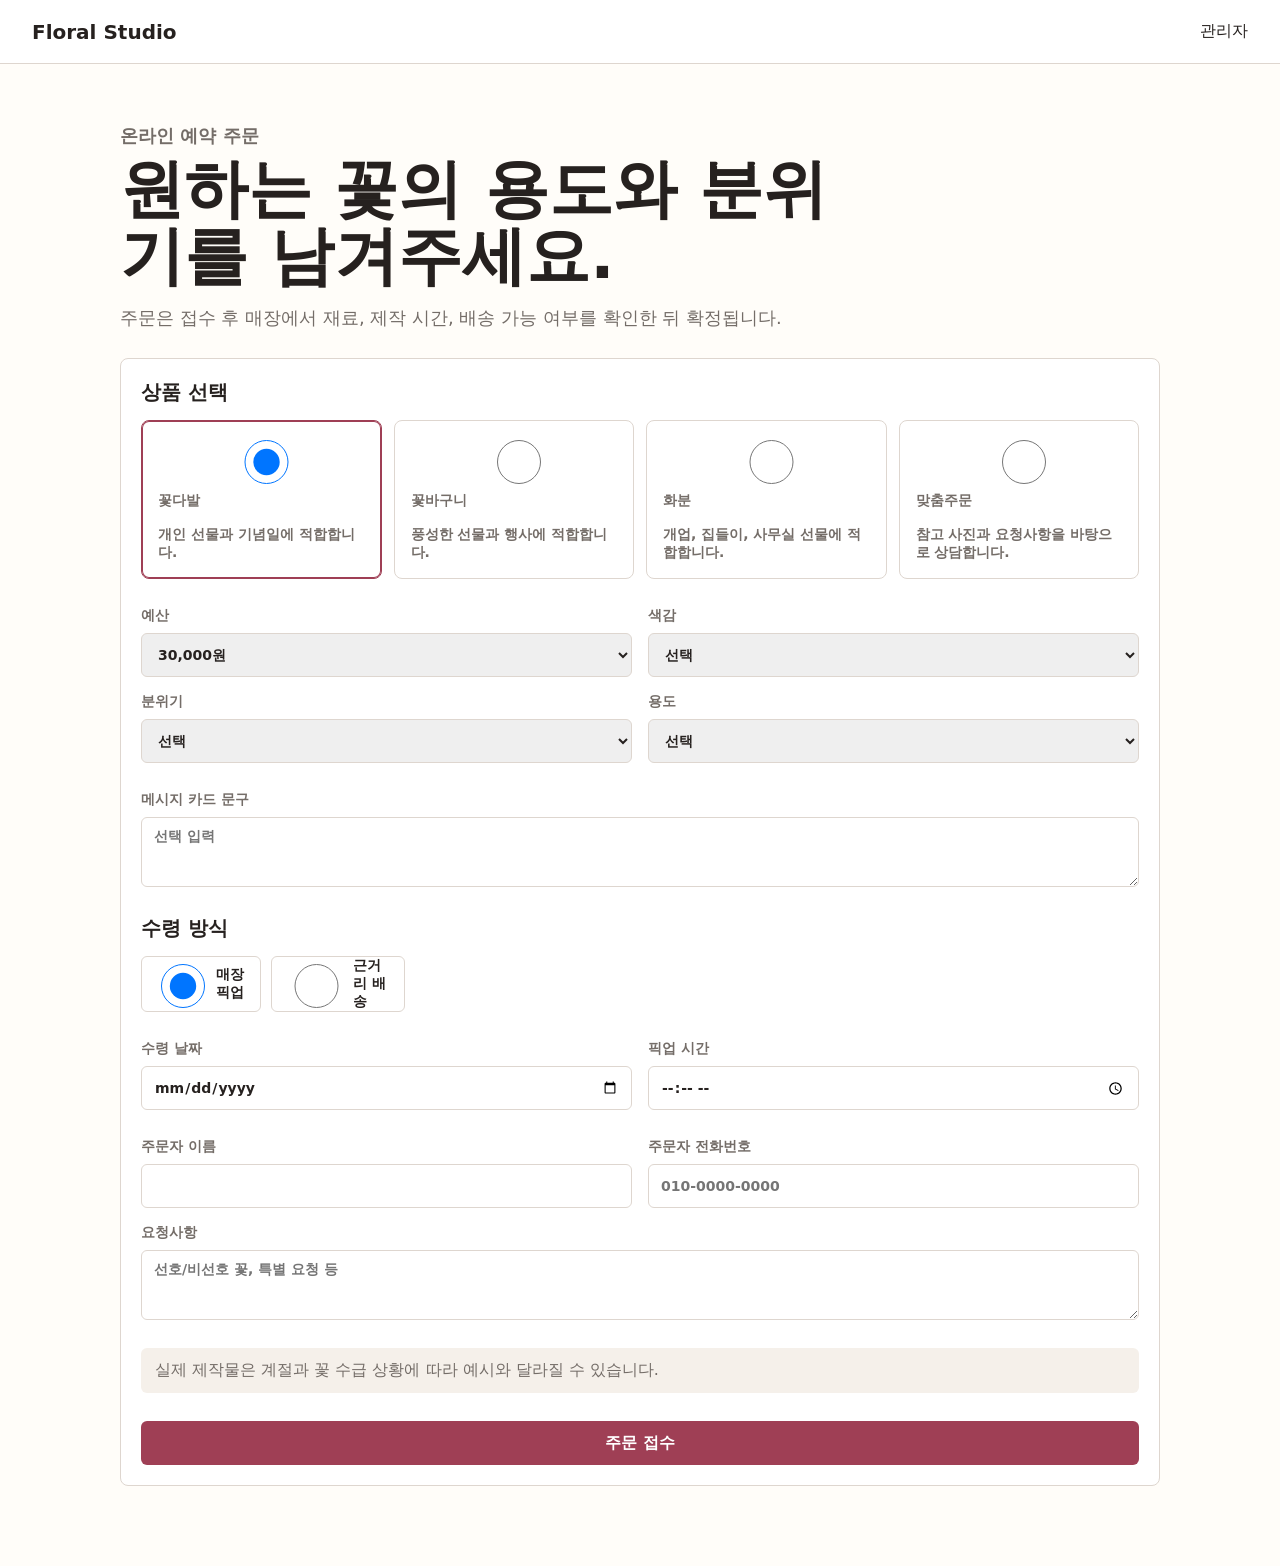
==== index.html @ e98589d3 "Implement static MVP for floral ordering" ====
<!doctype html>
<html lang="ko">
  <head>
    <meta charset="UTF-8" />
    <meta name="viewport" content="width=device-width, initial-scale=1.0" />
    <title>Floral Studio 주문</title>
    <link rel="stylesheet" href="src/styles.css" />
  </head>
  <body data-page="shop">
    <header class="topbar">
      <a class="brand" href="index.html">Floral Studio</a>
      <nav>
        <a href="admin.html">관리자</a>
      </nav>
    </header>

    <main class="shell">
      <section class="intro">
        <div>
          <p class="eyebrow">온라인 예약 주문</p>
          <h1>원하는 꽃의 용도와 분위기를 남겨주세요.</h1>
          <p>주문은 접수 후 매장에서 재료, 제작 시간, 배송 가능 여부를 확인한 뒤 확정됩니다.</p>
        </div>
      </section>

      <form id="orderForm" class="panel order-flow">
        <section>
          <h2>상품 선택</h2>
          <div id="categoryOptions" class="option-grid"></div>
        </section>

        <section class="form-grid">
          <label>
            예산
            <select id="budget" name="budget" required></select>
          </label>
          <label>
            색감
            <select name="color" required>
              <option value="">선택</option>
              <option>핑크</option>
              <option>화이트</option>
              <option>옐로우</option>
              <option>레드</option>
              <option>퍼플</option>
              <option>혼합</option>
              <option>기타</option>
            </select>
          </label>
          <label>
            분위기
            <select name="mood" required>
              <option value="">선택</option>
              <option>화사한</option>
              <option>차분한</option>
              <option>고급스러운</option>
              <option>귀여운</option>
              <option>풍성한</option>
              <option>기타</option>
            </select>
          </label>
          <label>
            용도
            <select name="occasion" required>
              <option value="">선택</option>
              <option>생일</option>
              <option>기념일</option>
              <option>프로포즈</option>
              <option>졸업</option>
              <option>입학</option>
              <option>부모님 선물</option>
              <option>기타</option>
            </select>
          </label>
        </section>

        <section class="form-grid">
          <label class="wide">
            메시지 카드 문구
            <textarea name="cardMessage" rows="3" placeholder="선택 입력"></textarea>
          </label>
          <label id="referenceImageField" class="wide hidden">
            참고 사진
            <input name="referenceImage" type="file" accept="image/*" />
          </label>
        </section>

        <section>
          <h2>수령 방식</h2>
          <div class="segmented">
            <label><input type="radio" name="fulfillment" value="pickup" checked /> 매장 픽업</label>
            <label><input type="radio" name="fulfillment" value="delivery" /> 근거리 배송</label>
          </div>
        </section>

        <section class="form-grid">
          <label>
            수령 날짜
            <input name="receiveDate" type="date" required />
          </label>
          <label id="pickupTimeField">
            픽업 시간
            <input name="pickupTime" type="time" min="10:00" max="18:00" step="1800" required />
          </label>
          <label id="deliverySlotField" class="hidden">
            배송 시간대
            <select name="deliverySlot">
              <option value="">선택</option>
              <option>10:00~12:00</option>
              <option>12:00~14:00</option>
              <option>14:00~16:00</option>
              <option>16:00~18:00</option>
            </select>
          </label>
          <label id="deliveryAreaField" class="hidden">
            배송 지역
            <select id="deliveryArea" name="deliveryArea"></select>
          </label>
          <label id="deliveryAddressField" class="wide hidden">
            배송 주소
            <input name="deliveryAddress" placeholder="상세 주소" />
          </label>
          <label id="deliveryRequestField" class="wide hidden">
            배송 요청사항
            <textarea name="deliveryRequest" rows="2" placeholder="공동현관, 받는 분 요청사항 등"></textarea>
          </label>
        </section>

        <section class="form-grid">
          <label>
            주문자 이름
            <input name="customerName" required />
          </label>
          <label>
            주문자 전화번호
            <input name="customerPhone" inputmode="tel" placeholder="010-0000-0000" required />
          </label>
          <label id="recipientNameField" class="hidden">
            받는 사람 이름
            <input name="recipientName" />
          </label>
          <label id="recipientPhoneField" class="hidden">
            받는 사람 전화번호
            <input name="recipientPhone" inputmode="tel" />
          </label>
          <label class="wide">
            요청사항
            <textarea name="requestNote" rows="3" placeholder="선호/비선호 꽃, 특별 요청 등"></textarea>
          </label>
        </section>

        <div class="notice">
          실제 제작물은 계절과 꽃 수급 상황에 따라 예시와 달라질 수 있습니다.
        </div>

        <button class="primary" type="submit">주문 접수</button>
      </form>

      <section id="completePanel" class="panel complete hidden">
        <h2>주문이 접수되었습니다.</h2>
        <p>관리자가 재료, 제작 시간, 배송 가능 여부를 확인한 뒤 주문을 확정합니다.</p>
        <a class="primary link-button" href="https://pf.kakao.com/" target="_blank" rel="noreferrer">카카오톡 상담</a>
      </section>
    </main>

    <script src="src/app.js"></script>
  </body>
</html>
---- src/styles.css ----
:root {
  color-scheme: light;
  --ink: #26211f;
  --muted: #746d68;
  --line: #ded6cf;
  --paper: #fffdf9;
  --soft: #f5f0ea;
  --accent: #9f3f55;
  --accent-dark: #7f2d40;
  --green: #39705c;
  --warning: #9a651f;
  font-family: Inter, Pretendard, "Noto Sans KR", system-ui, sans-serif;
}

* {
  box-sizing: border-box;
}

body {
  margin: 0;
  background: var(--paper);
  color: var(--ink);
}

button,
input,
select,
textarea {
  font: inherit;
}

a {
  color: inherit;
  text-decoration: none;
}

.topbar {
  align-items: center;
  background: #ffffffee;
  border-bottom: 1px solid var(--line);
  display: flex;
  height: 64px;
  justify-content: space-between;
  padding: 0 32px;
  position: sticky;
  top: 0;
  z-index: 10;
}

.brand {
  font-size: 20px;
  font-weight: 800;
}

.shell {
  margin: 0 auto;
  max-width: 1080px;
  padding: 32px 20px 80px;
}

.intro {
  align-items: end;
  display: grid;
  grid-template-columns: 1fr;
  min-height: 220px;
  padding: 28px 0;
}

.intro h1 {
  font-size: clamp(34px, 6vw, 64px);
  letter-spacing: 0;
  line-height: 1.05;
  margin: 8px 0 16px;
  max-width: 760px;
}

.intro p {
  color: var(--muted);
  font-size: 18px;
  margin: 0;
  max-width: 680px;
}

.eyebrow {
  color: var(--accent);
  font-size: 14px;
  font-weight: 800;
  letter-spacing: 0;
}

.panel {
  background: #fff;
  border: 1px solid var(--line);
  border-radius: 8px;
  padding: 20px;
}

.order-flow {
  display: grid;
  gap: 28px;
}

h1,
h2,
h3 {
  letter-spacing: 0;
}

h2 {
  font-size: 20px;
  margin: 0 0 14px;
}

.option-grid {
  display: grid;
  gap: 12px;
  grid-template-columns: repeat(auto-fit, minmax(160px, 1fr));
}

.option-card {
  border: 1px solid var(--line);
  border-radius: 8px;
  cursor: pointer;
  min-height: 112px;
  padding: 16px;
}

.option-card input {
  margin-right: 8px;
}

.option-card strong {
  display: block;
  margin-bottom: 8px;
}

.option-card span {
  color: var(--muted);
  font-size: 14px;
}

.option-card:has(input:checked) {
  border-color: var(--accent);
  box-shadow: inset 0 0 0 1px var(--accent);
}

.form-grid {
  display: grid;
  gap: 16px;
  grid-template-columns: repeat(2, minmax(0, 1fr));
}

label {
  color: var(--muted);
  display: grid;
  gap: 8px;
  font-size: 14px;
  font-weight: 700;
}

input,
select,
textarea {
  border: 1px solid var(--line);
  border-radius: 6px;
  color: var(--ink);
  min-height: 44px;
  padding: 10px 12px;
  width: 100%;
}

textarea {
  resize: vertical;
}

.wide {
  grid-column: 1 / -1;
}

.segmented {
  display: flex;
  flex-wrap: wrap;
  gap: 10px;
}

.segmented label {
  align-items: center;
  border: 1px solid var(--line);
  border-radius: 6px;
  color: var(--ink);
  display: flex;
  min-height: 44px;
  padding: 0 14px;
}

.notice {
  background: var(--soft);
  border-radius: 6px;
  color: var(--muted);
  padding: 12px 14px;
}

.primary,
.secondary,
.tab {
  border: 0;
  border-radius: 6px;
  cursor: pointer;
  font-weight: 800;
  min-height: 44px;
  padding: 0 16px;
}

.primary {
  background: var(--accent);
  color: #fff;
}

.secondary {
  background: var(--soft);
  color: var(--ink);
}

.link-button {
  align-items: center;
  display: inline-flex;
}

.hidden {
  display: none !important;
}

.complete {
  margin-top: 24px;
}

.admin-layout {
  display: grid;
  grid-template-columns: 240px 1fr;
  min-height: calc(100vh - 64px);
}

.sidebar {
  background: var(--soft);
  border-right: 1px solid var(--line);
  display: flex;
  flex-direction: column;
  gap: 10px;
  padding: 20px;
}

.tab {
  background: transparent;
  color: var(--ink);
  text-align: left;
}

.tab.active {
  background: #fff;
  border: 1px solid var(--line);
}

.admin-content {
  padding: 28px;
}

.metric-grid {
  display: grid;
  gap: 14px;
  grid-template-columns: repeat(auto-fit, minmax(160px, 1fr));
  margin-bottom: 26px;
}

.metric {
  background: #fff;
  border: 1px solid var(--line);
  border-radius: 8px;
  padding: 18px;
}

.metric span {
  color: var(--muted);
  display: block;
  font-size: 13px;
  margin-bottom: 8px;
}

.metric strong {
  font-size: 26px;
}

.section-head {
  align-items: center;
  display: flex;
  justify-content: space-between;
}

.filters {
  display: grid;
  gap: 12px;
  grid-template-columns: repeat(3, minmax(0, 1fr));
  margin-bottom: 18px;
}

.split {
  display: grid;
  gap: 18px;
  grid-template-columns: minmax(280px, 0.9fr) minmax(340px, 1.1fr);
}

.list {
  display: grid;
  gap: 10px;
}

.row {
  background: #fff;
  border: 1px solid var(--line);
  border-radius: 8px;
  cursor: pointer;
  padding: 14px;
}

.row.active {
  border-color: var(--accent);
}

.row-head {
  align-items: center;
  display: flex;
  gap: 10px;
  justify-content: space-between;
}

.row p {
  color: var(--muted);
  margin: 8px 0 0;
}

.badge {
  background: var(--soft);
  border-radius: 999px;
  color: var(--muted);
  display: inline-flex;
  font-size: 12px;
  font-weight: 800;
  padding: 4px 8px;
}

.badge.green {
  background: #e8f3ee;
  color: var(--green);
}

.badge.warn {
  background: #fff4df;
  color: var(--warning);
}

.detail {
  position: sticky;
  top: 84px;
}

.detail.empty {
  color: var(--muted);
}

.detail-grid {
  display: grid;
  gap: 10px;
  grid-template-columns: repeat(2, minmax(0, 1fr));
}

.field {
  border-bottom: 1px solid var(--line);
  padding: 8px 0;
}

.field span {
  color: var(--muted);
  display: block;
  font-size: 12px;
}

.actions {
  display: flex;
  flex-wrap: wrap;
  gap: 8px;
  margin-top: 16px;
}

.calendar-slot {
  border-bottom: 1px solid var(--line);
  padding: 12px 0;
}

.calendar-slot:last-child {
  border-bottom: 0;
}

.product-actions {
  display: grid;
  gap: 10px;
  grid-template-columns: repeat(4, minmax(0, 1fr));
  margin-top: 12px;
}

@media (max-width: 820px) {
  .topbar {
    padding: 0 16px;
  }

  .form-grid,
  .filters,
  .split,
  .admin-layout {
    grid-template-columns: 1fr;
  }

  .sidebar {
    border-right: 0;
    border-bottom: 1px solid var(--line);
  }

  .detail {
    position: static;
  }
}
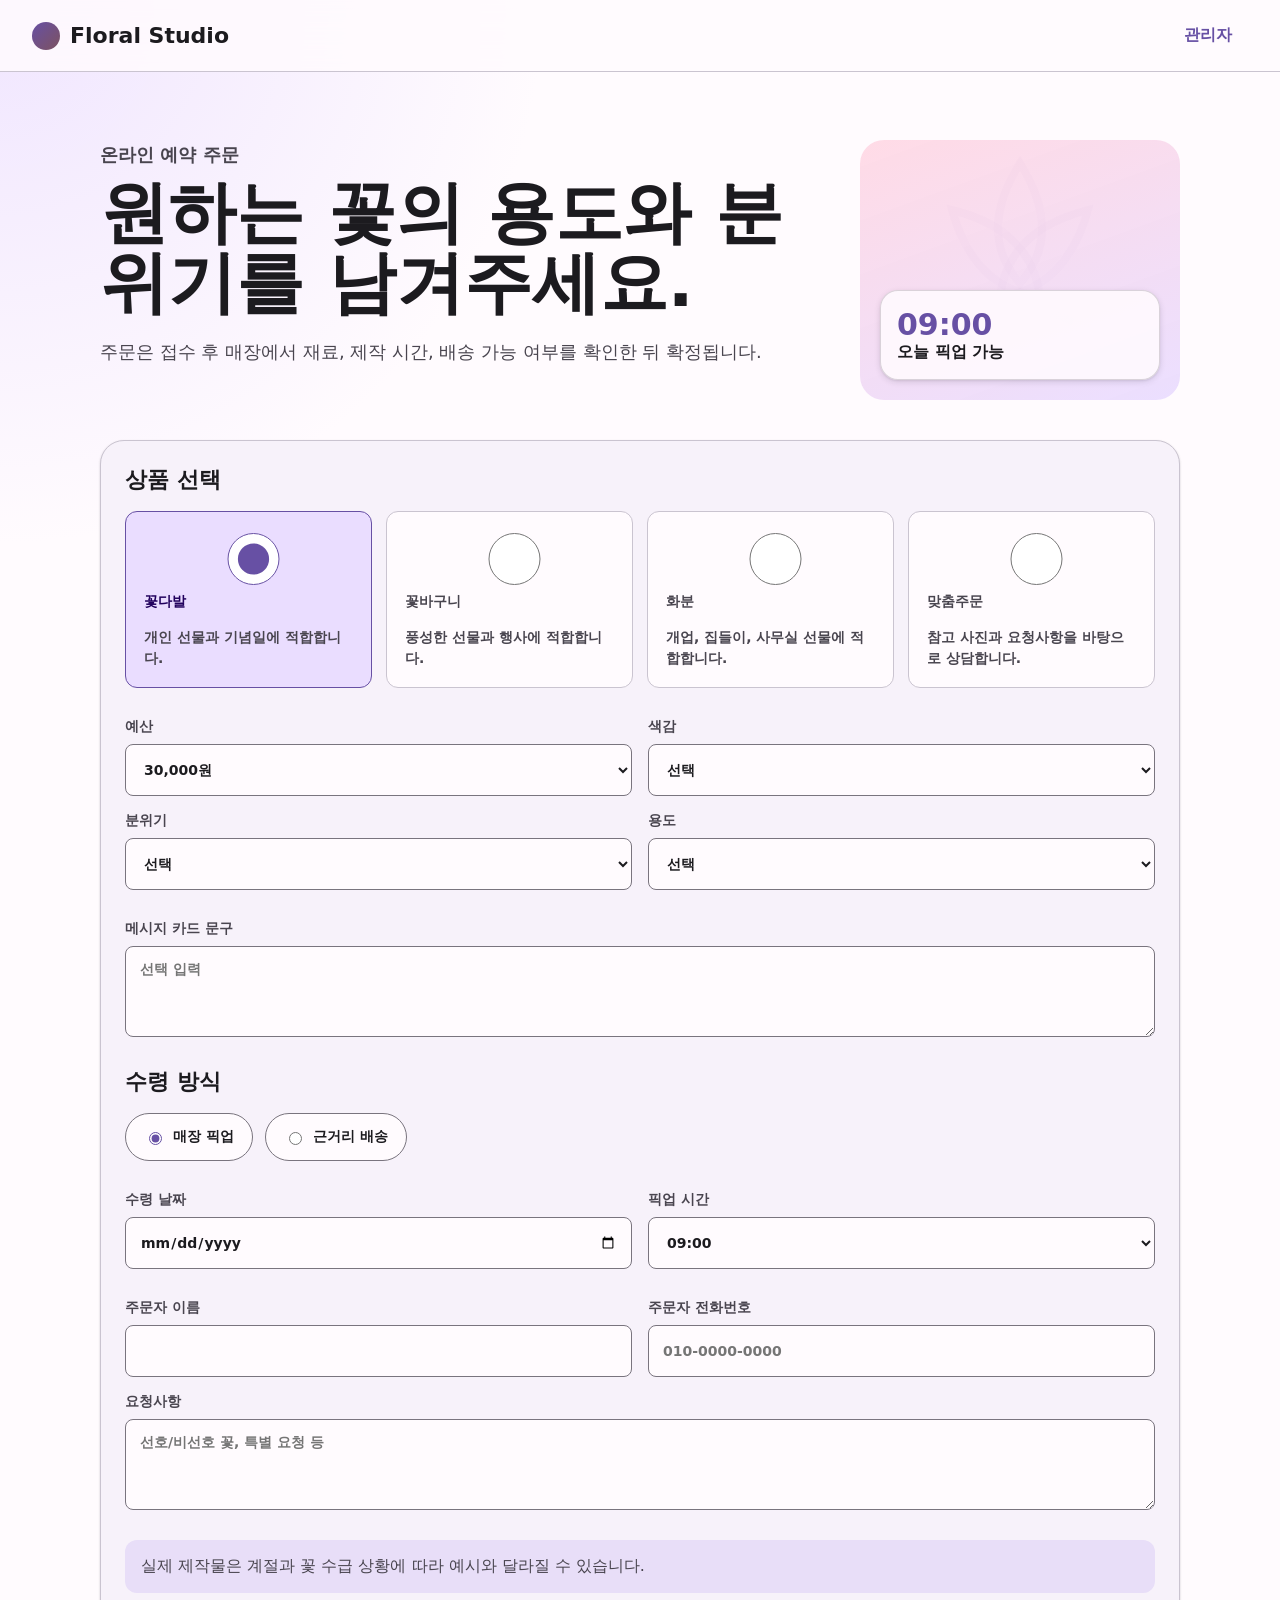
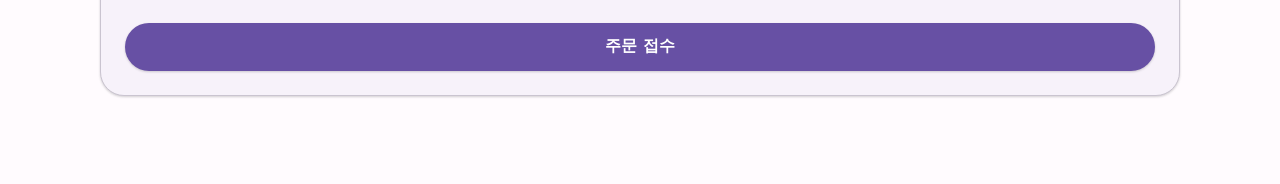
==== commit 46fa326f: "Apply Material 3 design and reservation time controls" ====
--- a/index.html
+++ b/index.html
@@ -20,6 +20,12 @@
           <p class="eyebrow">온라인 예약 주문</p>
           <h1>원하는 꽃의 용도와 분위기를 남겨주세요.</h1>
           <p>주문은 접수 후 매장에서 재료, 제작 시간, 배송 가능 여부를 확인한 뒤 확정됩니다.</p>
+        </div>
+        <div class="hero-media" aria-hidden="true">
+          <div class="petal-card">
+            <span>09:00</span>
+            <strong>오늘 픽업 가능</strong>
+          </div>
         </div>
       </section>
 
@@ -100,16 +106,17 @@
           </label>
           <label id="pickupTimeField">
             픽업 시간
-            <input name="pickupTime" type="time" min="10:00" max="18:00" step="1800" required />
+            <select id="pickupTime" name="pickupTime" required></select>
           </label>
           <label id="deliverySlotField" class="hidden">
             배송 시간대
             <select name="deliverySlot">
               <option value="">선택</option>
-              <option>10:00~12:00</option>
-              <option>12:00~14:00</option>
-              <option>14:00~16:00</option>
-              <option>16:00~18:00</option>
+              <option>09:00~11:00</option>
+              <option>11:00~13:00</option>
+              <option>13:00~15:00</option>
+              <option>15:00~17:00</option>
+              <option>17:00~18:00</option>
             </select>
           </label>
           <label id="deliveryAreaField" class="hidden">
--- a/src/styles.css
+++ b/src/styles.css
@@ -1,14 +1,28 @@
 :root {
   color-scheme: light;
-  --ink: #26211f;
-  --muted: #746d68;
-  --line: #ded6cf;
-  --paper: #fffdf9;
-  --soft: #f5f0ea;
-  --accent: #9f3f55;
-  --accent-dark: #7f2d40;
-  --green: #39705c;
-  --warning: #9a651f;
+  --md-sys-color-primary: #6750a4;
+  --md-sys-color-on-primary: #ffffff;
+  --md-sys-color-primary-container: #eaddff;
+  --md-sys-color-on-primary-container: #21005d;
+  --md-sys-color-secondary: #625b71;
+  --md-sys-color-secondary-container: #e8def8;
+  --md-sys-color-tertiary: #7d5260;
+  --md-sys-color-tertiary-container: #ffd8e4;
+  --md-sys-color-surface: #fffbfe;
+  --md-sys-color-surface-container-low: #f7f2fa;
+  --md-sys-color-surface-container: #f3edf7;
+  --md-sys-color-surface-container-high: #ece6f0;
+  --md-sys-color-on-surface: #1c1b1f;
+  --md-sys-color-on-surface-variant: #49454f;
+  --md-sys-color-outline: #79747e;
+  --md-sys-color-outline-variant: #cac4d0;
+  --md-sys-color-error: #ba1a1a;
+  --md-sys-color-success: #146c43;
+  --md-ref-elevation-1: 0 1px 2px rgba(28, 27, 31, 0.12), 0 1px 3px rgba(28, 27, 31, 0.08);
+  --md-ref-elevation-2: 0 2px 6px rgba(28, 27, 31, 0.12), 0 1px 2px rgba(28, 27, 31, 0.08);
+  --md-ref-shape-corner-small: 8px;
+  --md-ref-shape-corner-medium: 12px;
+  --md-ref-shape-corner-large: 24px;
   font-family: Inter, Pretendard, "Noto Sans KR", system-ui, sans-serif;
 }
 
@@ -18,8 +32,10 @@
 
 body {
   margin: 0;
-  background: var(--paper);
-  color: var(--ink);
+  background:
+    radial-gradient(circle at top left, rgba(234, 221, 255, 0.72), transparent 34rem),
+    var(--md-sys-color-surface);
+  color: var(--md-sys-color-on-surface);
 }
 
 button,
@@ -36,10 +52,11 @@
 
 .topbar {
   align-items: center;
-  background: #ffffffee;
-  border-bottom: 1px solid var(--line);
-  display: flex;
-  height: 64px;
+  backdrop-filter: blur(18px);
+  background: rgba(255, 251, 254, 0.86);
+  border-bottom: 1px solid var(--md-sys-color-outline-variant);
+  display: flex;
+  height: 72px;
   justify-content: space-between;
   padding: 0 32px;
   position: sticky;
@@ -48,56 +65,108 @@
 }
 
 .brand {
-  font-size: 20px;
+  align-items: center;
+  display: inline-flex;
+  font-size: 22px;
   font-weight: 800;
+  gap: 10px;
+  letter-spacing: 0;
+}
+
+.brand::before {
+  background: linear-gradient(135deg, var(--md-sys-color-primary), var(--md-sys-color-tertiary));
+  border-radius: 14px;
+  content: "";
+  height: 28px;
+  width: 28px;
+}
+
+nav a {
+  border-radius: 999px;
+  color: var(--md-sys-color-primary);
+  font-weight: 800;
+  min-height: 40px;
+  padding: 10px 16px;
 }
 
 .shell {
   margin: 0 auto;
-  max-width: 1080px;
-  padding: 32px 20px 80px;
+  max-width: 1120px;
+  padding: 40px 20px 88px;
 }
 
 .intro {
+  align-items: stretch;
+  display: grid;
+  gap: 24px;
+  grid-template-columns: minmax(0, 1fr) 320px;
+  min-height: 260px;
+  padding: 28px 0 40px;
+}
+
+.intro h1 {
+  font-size: clamp(36px, 6vw, 68px);
+  letter-spacing: 0;
+  line-height: 1.04;
+  margin: 8px 0 18px;
+  max-width: 780px;
+}
+
+.intro p {
+  color: var(--md-sys-color-on-surface-variant);
+  font-size: 18px;
+  line-height: 1.65;
+  margin: 0;
+  max-width: 690px;
+}
+
+.eyebrow {
+  color: var(--md-sys-color-primary);
+  font-size: 14px;
+  font-weight: 900;
+  letter-spacing: 0;
+}
+
+.hero-media {
   align-items: end;
-  display: grid;
-  grid-template-columns: 1fr;
-  min-height: 220px;
-  padding: 28px 0;
-}
-
-.intro h1 {
-  font-size: clamp(34px, 6vw, 64px);
-  letter-spacing: 0;
-  line-height: 1.05;
-  margin: 8px 0 16px;
-  max-width: 760px;
-}
-
-.intro p {
-  color: var(--muted);
-  font-size: 18px;
-  margin: 0;
-  max-width: 680px;
-}
-
-.eyebrow {
-  color: var(--accent);
-  font-size: 14px;
-  font-weight: 800;
-  letter-spacing: 0;
+  background:
+    linear-gradient(160deg, rgba(255, 216, 228, 0.92), rgba(234, 221, 255, 0.95)),
+    url("data:image/svg+xml,%3Csvg xmlns='http://www.w3.org/2000/svg' width='480' height='480' viewBox='0 0 480 480'%3E%3Cg fill='none' stroke='%236750a4' stroke-opacity='.22' stroke-width='12'%3E%3Cpath d='M240 80c44 70 44 130 0 180-44-50-44-110 0-180Z'/%3E%3Cpath d='M138 150c80 20 124 64 132 130-66-8-110-52-132-130Z'/%3E%3Cpath d='M342 150c-80 20-124 64-132 130 66-8 110-52 132-130Z'/%3E%3Cpath d='M160 318c54-28 106-28 160 0'/%3E%3C/g%3E%3C/svg%3E");
+  background-position: center;
+  background-size: cover;
+  border-radius: var(--md-ref-shape-corner-large);
+  display: flex;
+  min-height: 260px;
+  padding: 20px;
+}
+
+.petal-card {
+  background: rgba(255, 251, 254, 0.88);
+  border: 1px solid rgba(121, 116, 126, 0.28);
+  border-radius: 18px;
+  box-shadow: var(--md-ref-elevation-2);
+  padding: 16px;
+  width: 100%;
+}
+
+.petal-card span {
+  color: var(--md-sys-color-primary);
+  display: block;
+  font-size: 30px;
+  font-weight: 900;
 }
 
 .panel {
-  background: #fff;
-  border: 1px solid var(--line);
-  border-radius: 8px;
-  padding: 20px;
+  background: var(--md-sys-color-surface-container-low);
+  border: 1px solid var(--md-sys-color-outline-variant);
+  border-radius: var(--md-ref-shape-corner-large);
+  box-shadow: var(--md-ref-elevation-1);
+  padding: 24px;
 }
 
 .order-flow {
   display: grid;
-  gap: 28px;
+  gap: 30px;
 }
 
 h1,
@@ -106,26 +175,38 @@
   letter-spacing: 0;
 }
 
+h1 {
+  margin-top: 0;
+}
+
 h2 {
-  font-size: 20px;
-  margin: 0 0 14px;
+  font-size: 22px;
+  margin: 0 0 16px;
 }
 
 .option-grid {
   display: grid;
-  gap: 12px;
-  grid-template-columns: repeat(auto-fit, minmax(160px, 1fr));
+  gap: 14px;
+  grid-template-columns: repeat(auto-fit, minmax(170px, 1fr));
 }
 
 .option-card {
-  border: 1px solid var(--line);
-  border-radius: 8px;
+  background: var(--md-sys-color-surface);
+  border: 1px solid var(--md-sys-color-outline-variant);
+  border-radius: var(--md-ref-shape-corner-medium);
   cursor: pointer;
-  min-height: 112px;
-  padding: 16px;
+  min-height: 124px;
+  padding: 18px;
+  transition: border-color 0.18s ease, box-shadow 0.18s ease, transform 0.18s ease;
+}
+
+.option-card:hover {
+  box-shadow: var(--md-ref-elevation-2);
+  transform: translateY(-1px);
 }
 
 .option-card input {
+  accent-color: var(--md-sys-color-primary);
   margin-right: 8px;
 }
 
@@ -135,13 +216,15 @@
 }
 
 .option-card span {
-  color: var(--muted);
+  color: var(--md-sys-color-on-surface-variant);
   font-size: 14px;
+  line-height: 1.5;
 }
 
 .option-card:has(input:checked) {
-  border-color: var(--accent);
-  box-shadow: inset 0 0 0 1px var(--accent);
+  background: var(--md-sys-color-primary-container);
+  border-color: var(--md-sys-color-primary);
+  color: var(--md-sys-color-on-primary-container);
 }
 
 .form-grid {
@@ -151,25 +234,35 @@
 }
 
 label {
-  color: var(--muted);
+  color: var(--md-sys-color-on-surface-variant);
   display: grid;
   gap: 8px;
   font-size: 14px;
-  font-weight: 700;
+  font-weight: 800;
 }
 
 input,
 select,
 textarea {
-  border: 1px solid var(--line);
-  border-radius: 6px;
-  color: var(--ink);
-  min-height: 44px;
-  padding: 10px 12px;
+  background: var(--md-sys-color-surface);
+  border: 1px solid var(--md-sys-color-outline);
+  border-radius: var(--md-ref-shape-corner-small);
+  color: var(--md-sys-color-on-surface);
+  min-height: 52px;
+  outline: none;
+  padding: 12px 14px;
   width: 100%;
 }
 
+input:focus,
+select:focus,
+textarea:focus {
+  border-color: var(--md-sys-color-primary);
+  box-shadow: 0 0 0 3px rgba(103, 80, 164, 0.18);
+}
+
 textarea {
+  line-height: 1.55;
   resize: vertical;
 }
 
@@ -180,45 +273,61 @@
 .segmented {
   display: flex;
   flex-wrap: wrap;
-  gap: 10px;
+  gap: 12px;
 }
 
 .segmented label {
   align-items: center;
-  border: 1px solid var(--line);
-  border-radius: 6px;
-  color: var(--ink);
-  display: flex;
-  min-height: 44px;
-  padding: 0 14px;
+  background: var(--md-sys-color-surface);
+  border: 1px solid var(--md-sys-color-outline);
+  border-radius: 999px;
+  color: var(--md-sys-color-on-surface);
+  display: flex;
+  min-height: 48px;
+  padding: 0 18px;
+}
+
+.segmented input {
+  accent-color: var(--md-sys-color-primary);
+  min-height: auto;
+  width: auto;
 }
 
 .notice {
-  background: var(--soft);
-  border-radius: 6px;
-  color: var(--muted);
-  padding: 12px 14px;
+  background: var(--md-sys-color-secondary-container);
+  border-radius: var(--md-ref-shape-corner-medium);
+  color: var(--md-sys-color-on-surface-variant);
+  line-height: 1.55;
+  padding: 14px 16px;
 }
 
 .primary,
 .secondary,
 .tab {
   border: 0;
-  border-radius: 6px;
+  border-radius: 999px;
   cursor: pointer;
-  font-weight: 800;
-  min-height: 44px;
-  padding: 0 16px;
+  font-weight: 900;
+  min-height: 48px;
+  padding: 0 20px;
+  transition: box-shadow 0.18s ease, transform 0.18s ease, background 0.18s ease;
 }
 
 .primary {
-  background: var(--accent);
-  color: #fff;
+  background: var(--md-sys-color-primary);
+  box-shadow: var(--md-ref-elevation-1);
+  color: var(--md-sys-color-on-primary);
+}
+
+.primary:hover,
+.secondary:hover {
+  box-shadow: var(--md-ref-elevation-2);
+  transform: translateY(-1px);
 }
 
 .secondary {
-  background: var(--soft);
-  color: var(--ink);
+  background: var(--md-sys-color-secondary-container);
+  color: var(--md-sys-color-on-surface);
 }
 
 .link-button {
@@ -236,62 +345,66 @@
 
 .admin-layout {
   display: grid;
-  grid-template-columns: 240px 1fr;
-  min-height: calc(100vh - 64px);
+  grid-template-columns: 260px 1fr;
+  min-height: calc(100vh - 72px);
 }
 
 .sidebar {
-  background: var(--soft);
-  border-right: 1px solid var(--line);
+  background: var(--md-sys-color-surface-container);
+  border-right: 1px solid var(--md-sys-color-outline-variant);
   display: flex;
   flex-direction: column;
-  gap: 10px;
+  gap: 12px;
   padding: 20px;
 }
 
 .tab {
   background: transparent;
-  color: var(--ink);
+  color: var(--md-sys-color-on-surface);
   text-align: left;
 }
 
 .tab.active {
-  background: #fff;
-  border: 1px solid var(--line);
+  background: var(--md-sys-color-primary-container);
+  color: var(--md-sys-color-on-primary-container);
 }
 
 .admin-content {
-  padding: 28px;
+  padding: 32px;
 }
 
 .metric-grid {
   display: grid;
-  gap: 14px;
-  grid-template-columns: repeat(auto-fit, minmax(160px, 1fr));
-  margin-bottom: 26px;
+  gap: 16px;
+  grid-template-columns: repeat(auto-fit, minmax(170px, 1fr));
+  margin-bottom: 28px;
 }
 
 .metric {
-  background: #fff;
-  border: 1px solid var(--line);
-  border-radius: 8px;
-  padding: 18px;
+  background: var(--md-sys-color-surface-container-low);
+  border: 1px solid var(--md-sys-color-outline-variant);
+  border-radius: var(--md-ref-shape-corner-large);
+  box-shadow: var(--md-ref-elevation-1);
+  padding: 20px;
 }
 
 .metric span {
-  color: var(--muted);
+  color: var(--md-sys-color-on-surface-variant);
   display: block;
   font-size: 13px;
-  margin-bottom: 8px;
+  font-weight: 800;
+  margin-bottom: 10px;
 }
 
 .metric strong {
-  font-size: 26px;
+  color: var(--md-sys-color-primary);
+  font-size: 28px;
 }
 
 .section-head {
   align-items: center;
   display: flex;
+  gap: 16px;
   justify-content: space-between;
 }
 
@@ -310,19 +423,20 @@
 
 .list {
   display: grid;
-  gap: 10px;
+  gap: 12px;
 }
 
 .row {
-  background: #fff;
-  border: 1px solid var(--line);
-  border-radius: 8px;
+  background: var(--md-sys-color-surface-container-low);
+  border: 1px solid var(--md-sys-color-outline-variant);
+  border-radius: var(--md-ref-shape-corner-large);
   cursor: pointer;
-  padding: 14px;
+  padding: 16px;
 }
 
 .row.active {
-  border-color: var(--accent);
+  border-color: var(--md-sys-color-primary);
+  box-shadow: inset 0 0 0 1px var(--md-sys-color-primary);
 }
 
 .row-head {
@@ -333,54 +447,60 @@
 }
 
 .row p {
-  color: var(--muted);
+  color: var(--md-sys-color-on-surface-variant);
+  line-height: 1.55;
   margin: 8px 0 0;
 }
 
 .badge {
-  background: var(--soft);
+  background: var(--md-sys-color-surface-container-high);
   border-radius: 999px;
-  color: var(--muted);
+  color: var(--md-sys-color-on-surface-variant);
   display: inline-flex;
   font-size: 12px;
-  font-weight: 800;
-  padding: 4px 8px;
+  font-weight: 900;
+  padding: 5px 10px;
+  white-space: nowrap;
 }
 
 .badge.green {
-  background: #e8f3ee;
-  color: var(--green);
+  background: #d9f3e5;
+  color: var(--md-sys-color-success);
 }
 
 .badge.warn {
-  background: #fff4df;
-  color: var(--warning);
+  background: var(--md-sys-color-tertiary-container);
+  color: var(--md-sys-color-tertiary);
 }
 
 .detail {
   position: sticky;
-  top: 84px;
+  top: 92px;
 }
 
 .detail.empty {
-  color: var(--muted);
+  color: var(--md-sys-color-on-surface-variant);
 }
 
 .detail-grid {
   display: grid;
   gap: 10px;
   grid-template-columns: repeat(2, minmax(0, 1fr));
+  margin-bottom: 16px;
 }
 
 .field {
-  border-bottom: 1px solid var(--line);
-  padding: 8px 0;
+  border-bottom: 1px solid var(--md-sys-color-outline-variant);
+  line-height: 1.45;
+  padding: 10px 0;
 }
 
 .field span {
-  color: var(--muted);
+  color: var(--md-sys-color-on-surface-variant);
   display: block;
   font-size: 12px;
+  font-weight: 800;
+  margin-bottom: 4px;
 }
 
 .actions {
@@ -391,26 +511,29 @@
 }
 
 .calendar-slot {
-  border-bottom: 1px solid var(--line);
-  padding: 12px 0;
+  border-bottom: 1px solid var(--md-sys-color-outline-variant);
+  padding: 14px 0;
 }
 
 .calendar-slot:last-child {
   border-bottom: 0;
 }
 
+.calendar-slot p {
+  color: var(--md-sys-color-on-surface-variant);
+  line-height: 1.55;
+  margin: 8px 0 0;
+}
+
 .product-actions {
   display: grid;
-  gap: 10px;
+  gap: 12px;
   grid-template-columns: repeat(4, minmax(0, 1fr));
-  margin-top: 12px;
-}
-
-@media (max-width: 820px) {
-  .topbar {
-    padding: 0 16px;
-  }
-
+  margin-top: 14px;
+}
+
+@media (max-width: 920px) {
+  .intro,
   .form-grid,
   .filters,
   .split,
@@ -418,12 +541,27 @@
     grid-template-columns: 1fr;
   }
 
+  .topbar {
+    padding: 0 18px;
+  }
+
+  .shell,
+  .admin-content {
+    padding-left: 16px;
+    padding-right: 16px;
+  }
+
   .sidebar {
+    border-bottom: 1px solid var(--md-sys-color-outline-variant);
     border-right: 0;
-    border-bottom: 1px solid var(--line);
   }
 
   .detail {
     position: static;
   }
-}
+
+  .product-actions,
+  .detail-grid {
+    grid-template-columns: 1fr;
+  }
+}
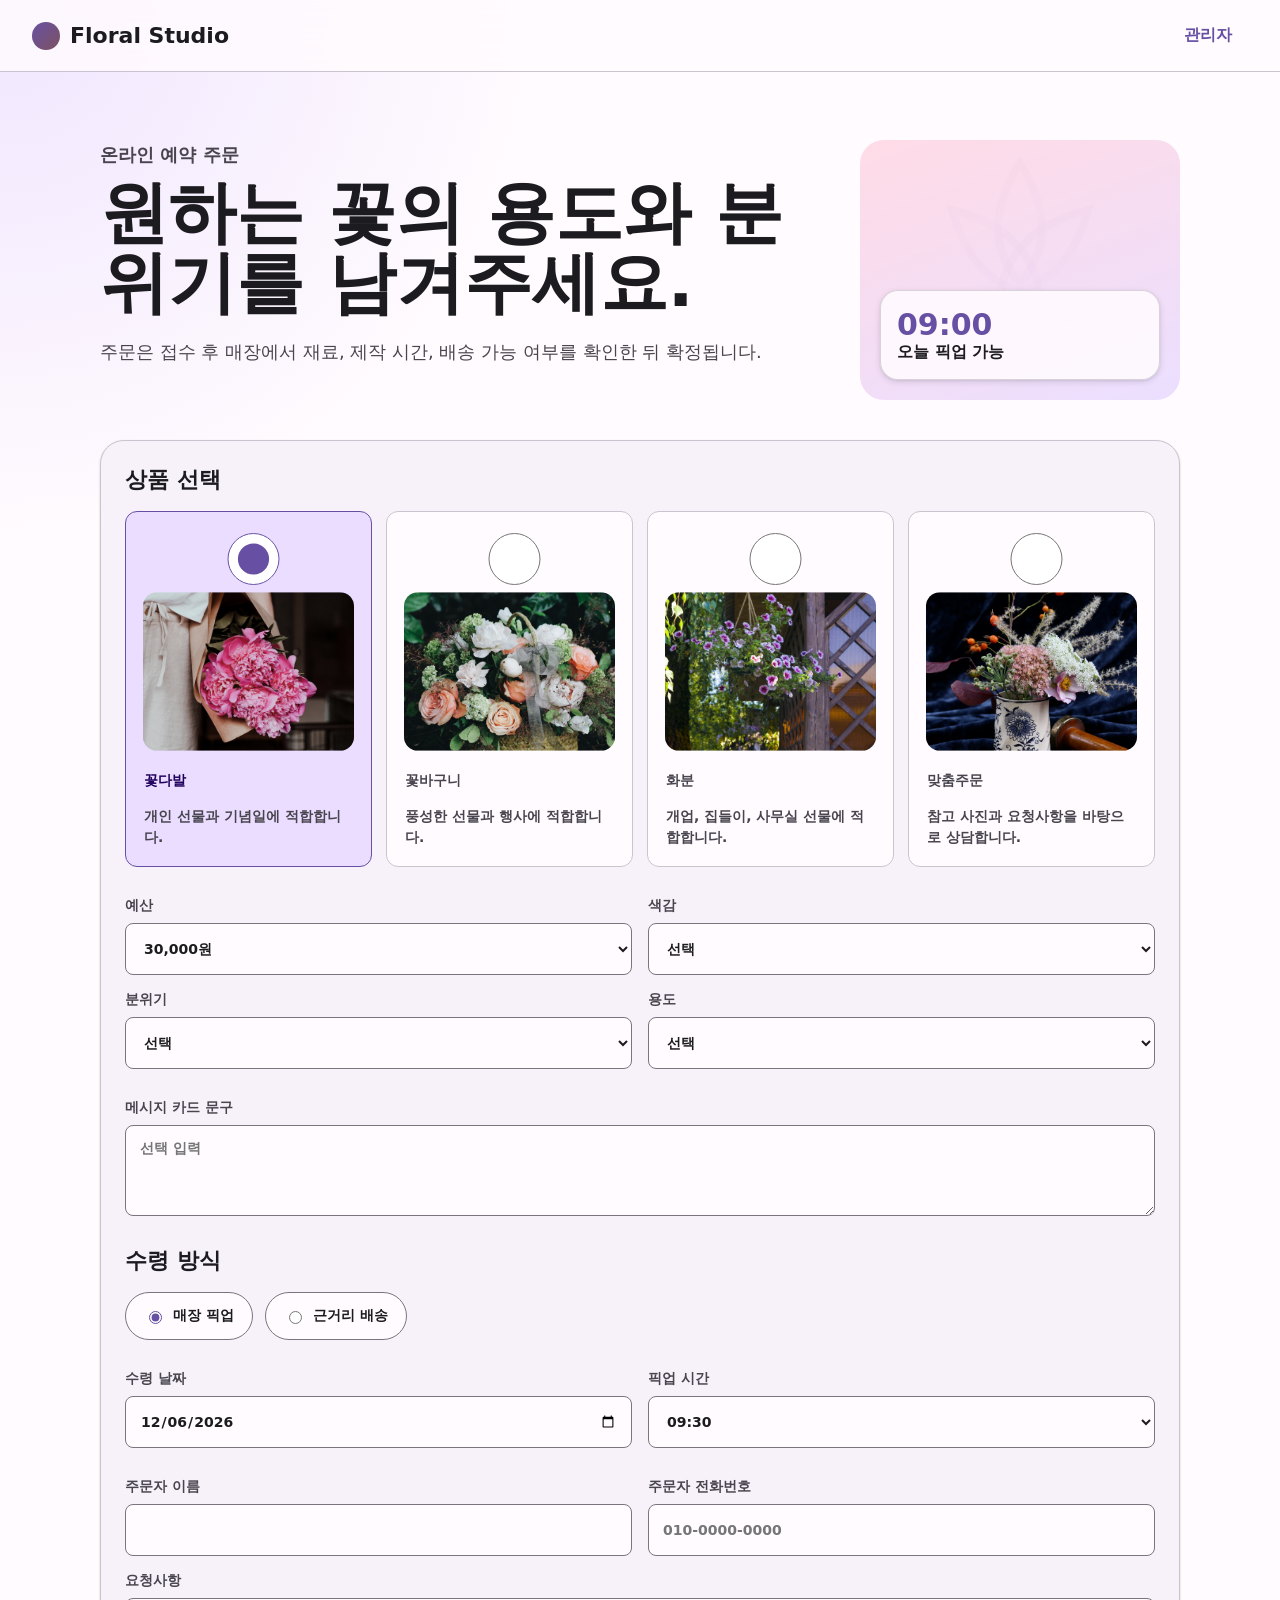
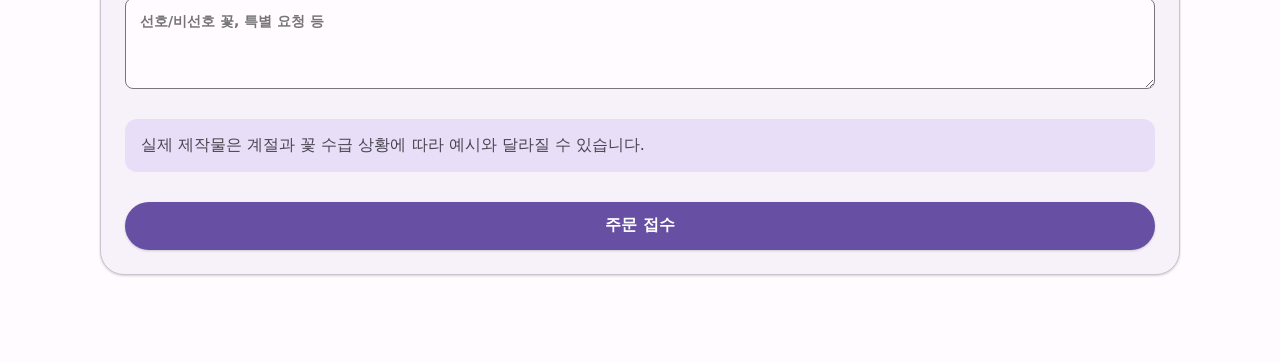
==== commit efcb7a58: "Add fulfillment lead time and image upload controls" ====
--- a/index.html
+++ b/index.html
@@ -110,14 +110,7 @@
           </label>
           <label id="deliverySlotField" class="hidden">
             배송 시간대
-            <select name="deliverySlot">
-              <option value="">선택</option>
-              <option>09:00~11:00</option>
-              <option>11:00~13:00</option>
-              <option>13:00~15:00</option>
-              <option>15:00~17:00</option>
-              <option>17:00~18:00</option>
-            </select>
+            <select name="deliverySlot"></select>
           </label>
           <label id="deliveryAreaField" class="hidden">
             배송 지역
--- a/src/styles.css
+++ b/src/styles.css
@@ -195,9 +195,21 @@
   border: 1px solid var(--md-sys-color-outline-variant);
   border-radius: var(--md-ref-shape-corner-medium);
   cursor: pointer;
-  min-height: 124px;
+  min-height: 240px;
+  overflow: hidden;
   padding: 18px;
+  position: relative;
   transition: border-color 0.18s ease, box-shadow 0.18s ease, transform 0.18s ease;
+}
+
+.option-card::after {
+  background: linear-gradient(120deg, transparent 20%, rgba(255, 255, 255, 0.42), transparent 78%);
+  content: "";
+  inset: 0;
+  pointer-events: none;
+  position: absolute;
+  transform: translateX(-120%);
+  transition: transform 0.62s ease;
 }
 
 .option-card:hover {
@@ -205,9 +217,30 @@
   transform: translateY(-1px);
 }
 
+.option-card:hover::after {
+  transform: translateX(120%);
+}
+
 .option-card input {
   accent-color: var(--md-sys-color-primary);
   margin-right: 8px;
+}
+
+.option-image {
+  aspect-ratio: 4 / 3;
+  background: var(--md-sys-color-surface-container);
+  border-radius: 14px;
+  display: block;
+  margin: 0 0 14px;
+  object-fit: cover;
+  transform: scale(1.01);
+  transition: transform 0.32s ease, filter 0.32s ease;
+  width: 100%;
+}
+
+.option-card:hover .option-image {
+  filter: saturate(1.08) contrast(1.03);
+  transform: scale(1.045);
 }
 
 .option-card strong {
@@ -446,6 +479,27 @@
   justify-content: space-between;
 }
 
+.product-title {
+  align-items: center;
+  display: flex;
+  gap: 12px;
+  min-width: 0;
+}
+
+.product-thumb {
+  aspect-ratio: 4 / 3;
+  background: var(--md-sys-color-surface-container);
+  border: 1px solid var(--md-sys-color-outline-variant);
+  border-radius: 14px;
+  flex: 0 0 96px;
+  object-fit: cover;
+  width: 96px;
+}
+
+.row:hover .product-thumb {
+  filter: saturate(1.08);
+}
+
 .row p {
   color: var(--md-sys-color-on-surface-variant);
   line-height: 1.55;
@@ -528,7 +582,7 @@
 .product-actions {
   display: grid;
   gap: 12px;
-  grid-template-columns: repeat(4, minmax(0, 1fr));
+  grid-template-columns: repeat(3, minmax(0, 1fr));
   margin-top: 14px;
 }
 
